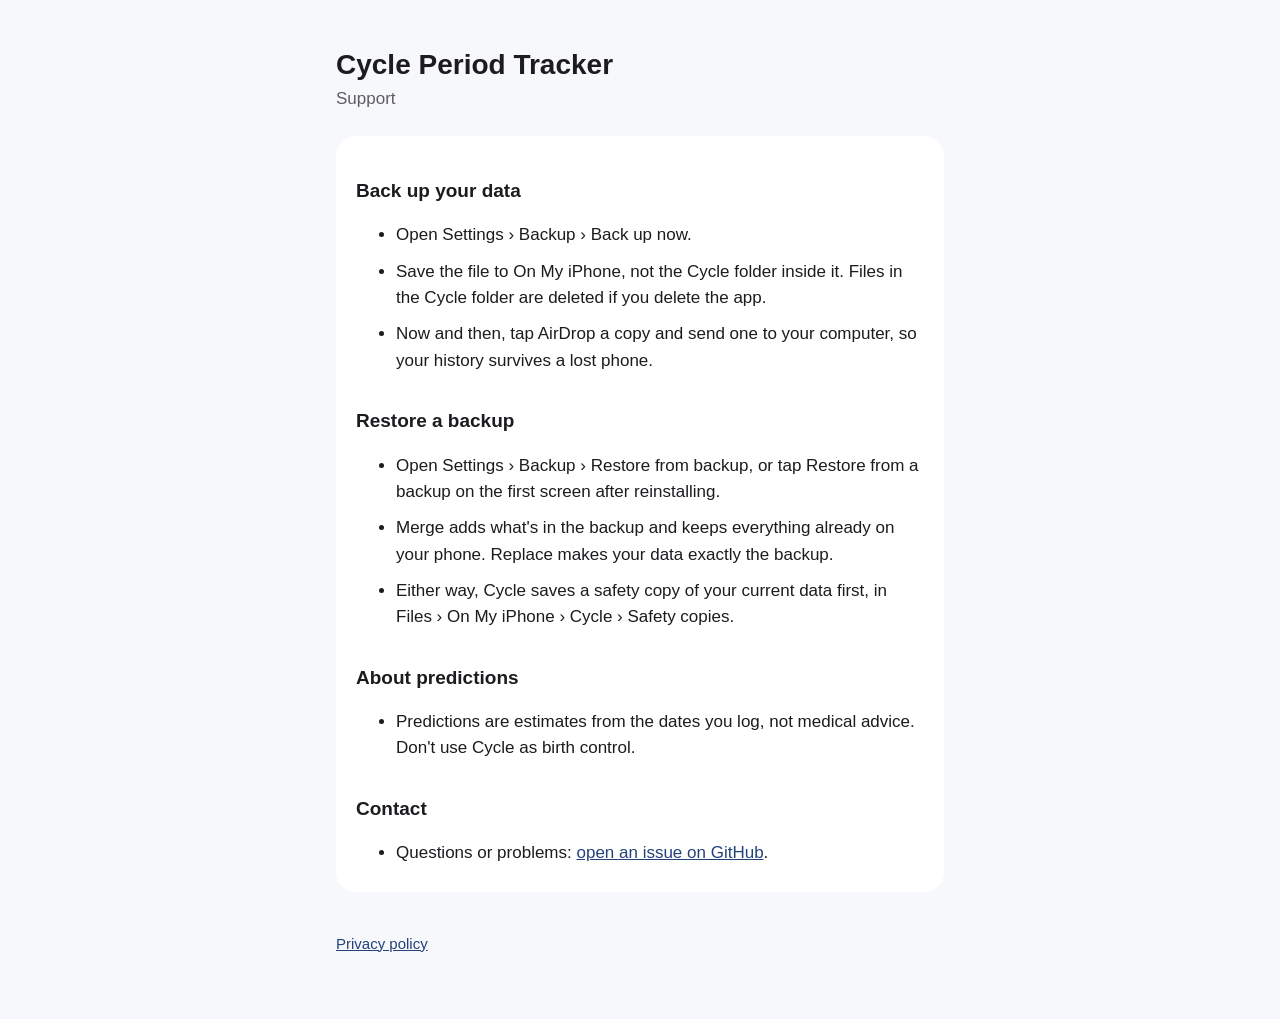
==== index.html @ 4e1b04e7 "docs: add support and privacy policy pages Agent: claude" ====
<!doctype html>
<html lang="en">
<head>
<meta charset="utf-8">
<meta name="viewport" content="width=device-width, initial-scale=1">
<title>Cycle Period Tracker – Support</title>
<link rel="stylesheet" href="style.css">
</head>
<body>
<main>
  <h1>Cycle Period Tracker</h1>
  <p class="sub">Support</p>
  <div class="card">
    <h2>Back up your data</h2>
    <ul>
      <li>Open Settings › Backup › Back up now.</li>
      <li>Save the file to On My iPhone, not the Cycle folder inside it. Files in the Cycle folder are deleted if you delete the app.</li>
      <li>Now and then, tap AirDrop a copy and send one to your computer, so your history survives a lost phone.</li>
    </ul>
    <h2>Restore a backup</h2>
    <ul>
      <li>Open Settings › Backup › Restore from backup, or tap Restore from a backup on the first screen after reinstalling.</li>
      <li>Merge adds what's in the backup and keeps everything already on your phone. Replace makes your data exactly the backup.</li>
      <li>Either way, Cycle saves a safety copy of your current data first, in Files › On My iPhone › Cycle › Safety copies.</li>
    </ul>
    <h2>About predictions</h2>
    <ul>
      <li>Predictions are estimates from the dates you log, not medical advice. Don't use Cycle as birth control.</li>
    </ul>
    <h2>Contact</h2>
    <ul>
      <li>Questions or problems: <a href="https://github.com/mhju0/cycle-app/issues">open an issue on GitHub</a>.</li>
    </ul>
  </div>
  <nav><a href="privacy.html">Privacy policy</a></nav>
</main>
</body>
</html>
---- style.css ----
:root { --ink: #1C1B1F; --muted: #5F5B66; --ground: #F6F8FB; --surface: #FFFFFF; --primary: #24427A; }
@media (prefers-color-scheme: dark) {
  :root { --ink: #E8ECF3; --muted: #A0A9B8; --ground: #0E1420; --surface: #18202E; --primary: #8FB0EC; }
}
* { box-sizing: border-box; }
body { margin: 0; background: var(--ground); color: var(--ink); font: 17px/1.55 -apple-system, BlinkMacSystemFont, "Helvetica Neue", sans-serif; }
main { max-width: 640px; margin: 0 auto; padding: 48px 16px 64px; }
h1 { font-size: 28px; line-height: 1.2; margin: 0 0 4px; }
h2 { font-size: 19px; margin: 32px 0 8px; }
.sub { color: var(--muted); margin: 0 0 24px; }
.card { background: var(--surface); border-radius: 20px; padding: 8px 20px; }
li { margin: 10px 0; }
a { color: var(--primary); }
nav { margin-top: 40px; color: var(--muted); font-size: 15px; }
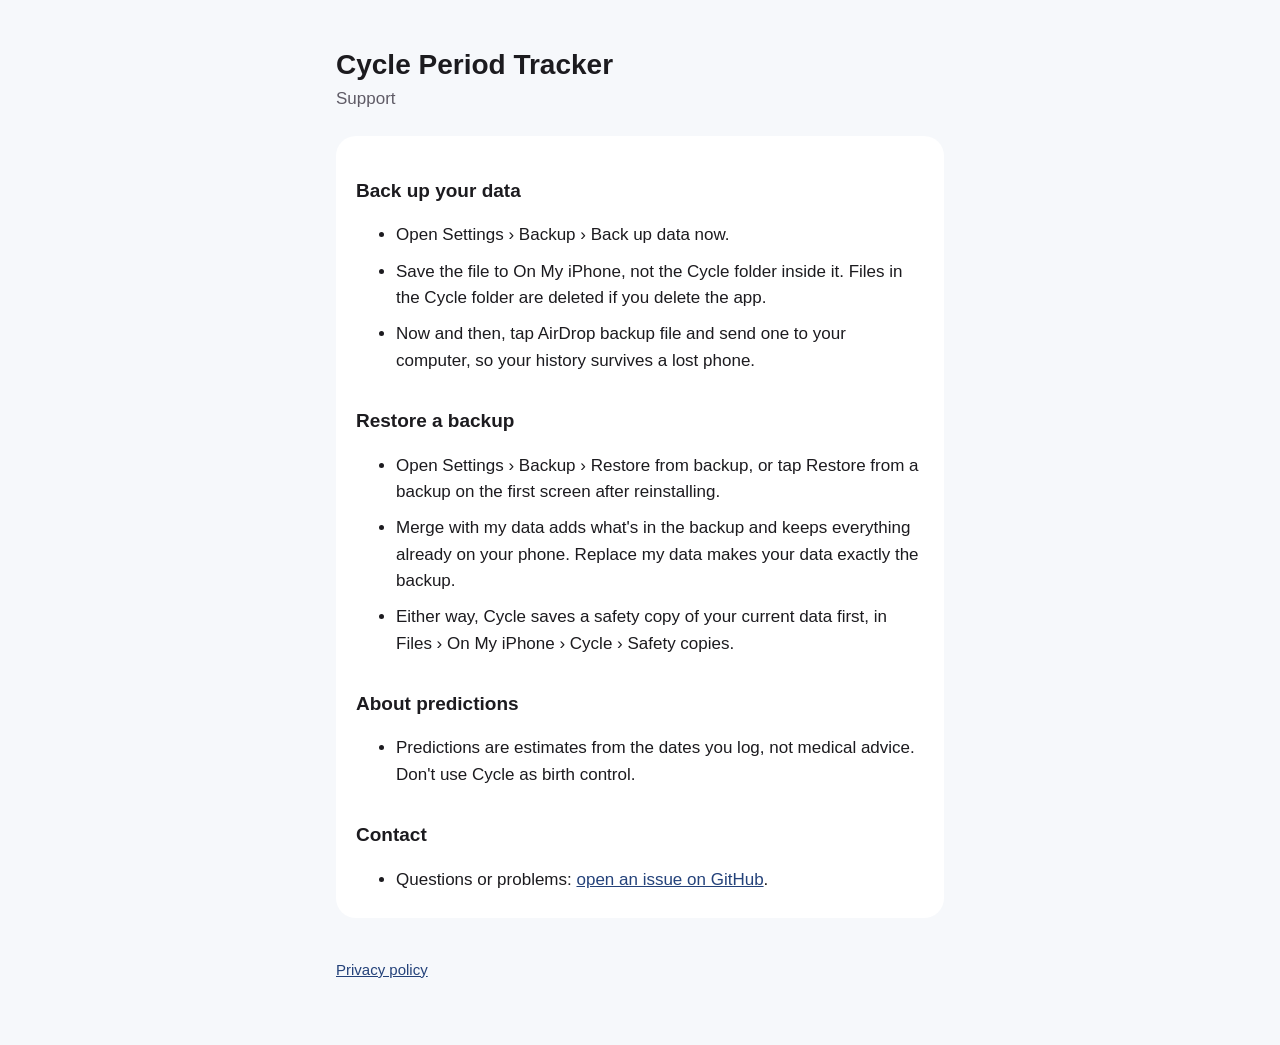
==== commit 2bba29f2: "docs: match the app's button names, explain backup files and data protection Agent: claude" ====
--- a/index.html
+++ b/index.html
@@ -13,14 +13,14 @@
   <div class="card">
     <h2>Back up your data</h2>
     <ul>
-      <li>Open Settings › Backup › Back up now.</li>
+      <li>Open Settings › Backup › Back up data now.</li>
       <li>Save the file to On My iPhone, not the Cycle folder inside it. Files in the Cycle folder are deleted if you delete the app.</li>
-      <li>Now and then, tap AirDrop a copy and send one to your computer, so your history survives a lost phone.</li>
+      <li>Now and then, tap AirDrop backup file and send one to your computer, so your history survives a lost phone.</li>
     </ul>
     <h2>Restore a backup</h2>
     <ul>
       <li>Open Settings › Backup › Restore from backup, or tap Restore from a backup on the first screen after reinstalling.</li>
-      <li>Merge adds what's in the backup and keeps everything already on your phone. Replace makes your data exactly the backup.</li>
+      <li>Merge with my data adds what's in the backup and keeps everything already on your phone. Replace my data makes your data exactly the backup.</li>
       <li>Either way, Cycle saves a safety copy of your current data first, in Files › On My iPhone › Cycle › Safety copies.</li>
     </ul>
     <h2>About predictions</h2>
